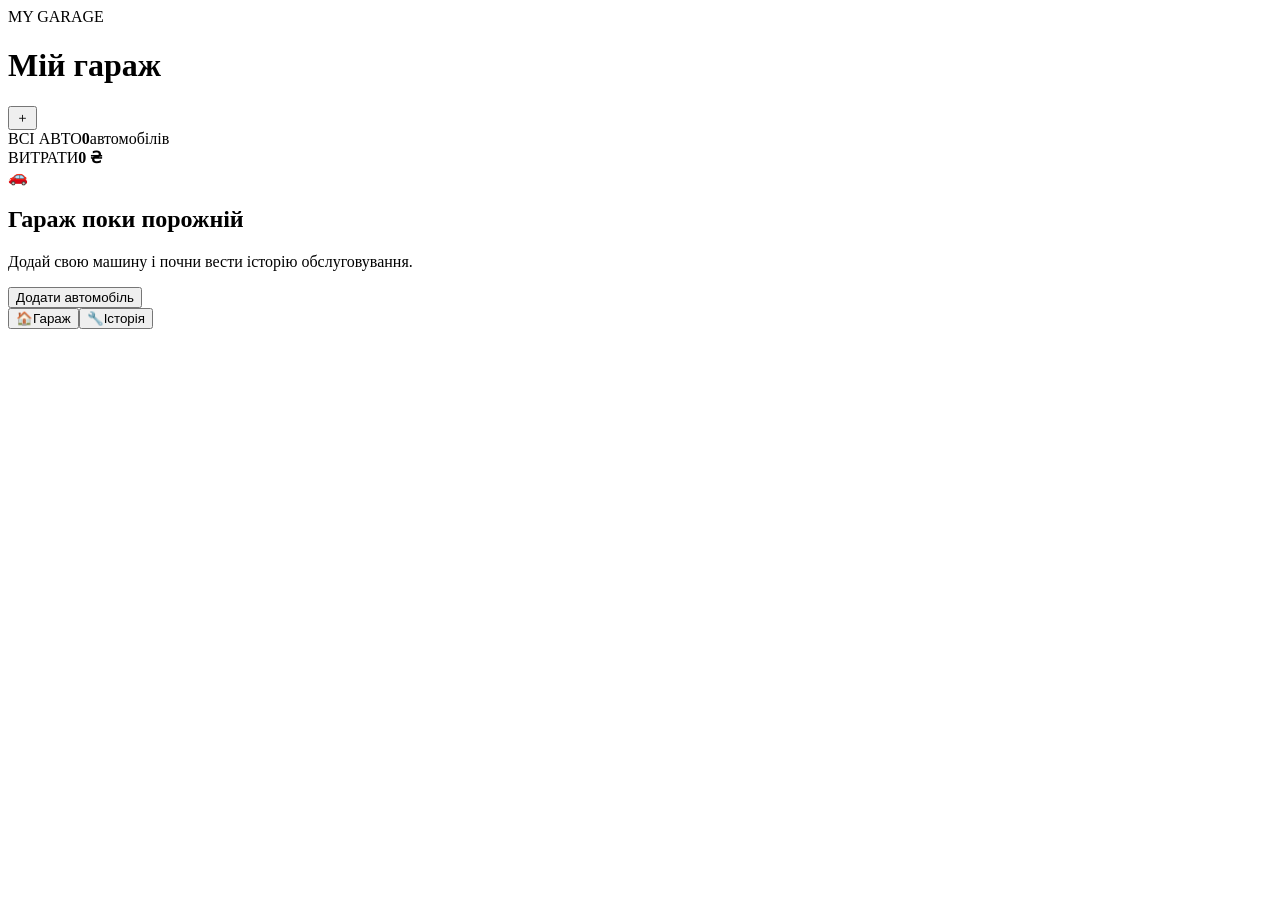
==== my-garage.html @ 9f5fb7c9 "Add My Garage automotive maintenance app" ====
<!doctype html>
<html lang="uk">
<head>
<meta charset="utf-8">
<meta name="viewport" content="width=device-width,initial-scale=1,viewport-fit=cover">
<meta name="theme-color" content="#090a0d">
<title>My Garage</title>
<link rel="stylesheet" href="garage.css">
</head>
<body>
<div class="app">
<header class="topbar">
  <div><div class="eyebrow">MY GARAGE</div><h1>Мій гараж</h1></div>
  <button id="addCar" class="icon-btn">＋</button>
</header>
<main>
  <section class="hero">
    <div><span class="eyebrow">ВСІ АВТО</span><strong id="carCount">0</strong><span>автомобілів</span></div>
    <div class="hero-stat"><span>ВИТРАТИ</span><strong id="totalCost">0 ₴</strong></div>
  </section>
  <div id="cars" class="cars"></div>
  <section id="empty" class="empty hidden"><div class="empty-icon">🚗</div><h2>Гараж поки порожній</h2><p>Додай свою машину і почни вести історію обслуговування.</p><button class="primary" id="addCarEmpty">Додати автомобіль</button></section>
</main>
<nav class="bottom"><button class="nav active">🏠<span>Гараж</span></button><button class="nav" id="historyNav">🔧<span>Історія</span></button></nav>
</div>

<dialog id="carDialog"><form method="dialog" id="carForm" class="dialog">
  <button type="button" class="close" id="closeCar">×</button>
  <div class="eyebrow">НОВИЙ АВТОМОБІЛЬ</div><h2>Додати машину</h2>
  <label>Назва<input name="name" placeholder="Peugeot 206" required></label>
  <div class="grid2"><label>Рік<input name="year" type="number" placeholder="2006"></label><label>Пробіг, км<input name="mileage" type="number" placeholder="187450"></label></div>
  <div class="grid2"><label>Двигун<input name="engine" placeholder="1.4 бензин"></label><label>Коробка<input name="gearbox" placeholder="АКПП"></label></div>
  <label>Власник<input name="owner" placeholder="Я / Папа"></label>
  <button class="primary" value="save">Сохранить</button>
</form></dialog>

<dialog id="carViewDialog"><div class="dialog"><button type="button" class="close" id="closeView">×</button><div id="carView"></div></div></dialog>
<script src="garage.js"></script>
</body>
</html>
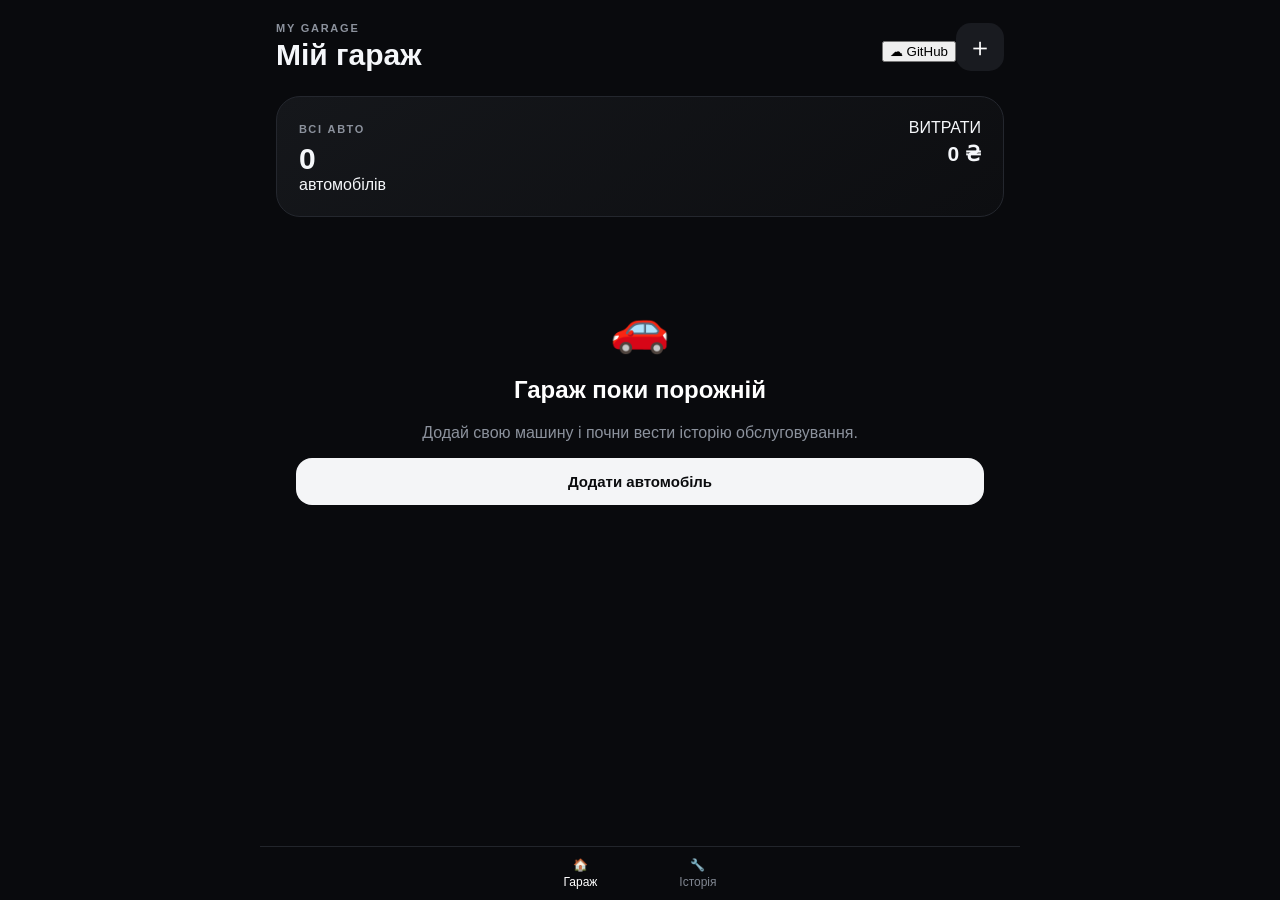
==== commit 0d6d0175: "Add GitHub cloud sync controls to My Garage" ====
--- a/my-garage.html
+++ b/my-garage.html
@@ -11,7 +11,7 @@
 <div class="app">
 <header class="topbar">
   <div><div class="eyebrow">MY GARAGE</div><h1>Мій гараж</h1></div>
-  <button id="addCar" class="icon-btn">＋</button>
+  <div class="top-actions"><button id="syncGithub" class="sync-btn">☁︎ GitHub</button><button id="addCar" class="icon-btn">＋</button></div>
 </header>
 <main>
   <section class="hero">
@@ -35,6 +35,16 @@
 </form></dialog>
 
 <dialog id="carViewDialog"><div class="dialog"><button type="button" class="close" id="closeView">×</button><div id="carView"></div></div></dialog>
+<dialog id="syncDialog"><form method="dialog" id="syncForm" class="dialog">
+  <button type="button" class="close" id="closeSync">×</button>
+  <div class="eyebrow">CLOUD SYNC</div><h2>GitHub-синхронізація</h2>
+  <p class="muted">Дані зберігаються у файлі в GitHub у зашифрованому вигляді. Токен не записується у файл.</p>
+  <label>GitHub token<input id="ghToken" type="password" autocomplete="off" placeholder="ghp_… або github_pat_…" required></label>
+  <label>Пароль шифрування<input id="ghPassword" type="password" autocomplete="off" placeholder="Твій пароль" required></label>
+  <div class="sync-actions"><button type="button" class="secondary" id="downloadGithub">↓ Завантажити з GitHub</button><button type="button" class="primary" id="uploadGithub">↑ Зберегти в GitHub</button></div>
+  <div id="syncStatus" class="sync-status"></div>
+</form></dialog>
 <script src="garage.js"></script>
+<script src="garage-cloud.js"></script>
 </body>
 </html>
--- a/garage.css
+++ b/garage.css
@@ -0,0 +1 @@
+*{box-sizing:border-box}body{margin:0;background:#090a0d;color:#f5f7fa;font-family:-apple-system,BlinkMacSystemFont,"Segoe UI",sans-serif}.app{max-width:760px;margin:auto;min-height:100vh;padding:22px 16px 100px}.topbar{display:flex;justify-content:space-between;align-items:center}.eyebrow{font-size:11px;letter-spacing:.16em;color:#8c929d;font-weight:800}h1{font-size:30px;margin:4px 0 0}.icon-btn,.close{border:0;background:#191b20;color:#fff;border-radius:15px;font-size:26px;width:48px;height:48px}.hero{margin:24px 0 18px;padding:22px;border:1px solid #24272e;border-radius:24px;background:linear-gradient(145deg,#15171b,#0d0e11);display:flex;justify-content:space-between}.hero strong{display:block;font-size:30px;margin-top:5px}.hero-stat{text-align:right}.hero-stat strong{font-size:21px}.cars{display:grid;gap:14px}.car{padding:20px;border:1px solid #24272e;border-radius:24px;background:#111216;cursor:pointer}.car-head{display:flex;justify-content:space-between;gap:15px}.car h2{margin:5px 0;font-size:21px}.badge{font-size:11px;background:#20232a;padding:7px 10px;border-radius:99px;height:max-content}.mileage{font-size:34px;font-weight:800;margin:22px 0 2px}.muted{color:#858b96}.stats{display:flex;gap:20px;border-top:1px solid #24272e;padding-top:14px;margin-top:15px;font-size:13px}.empty{text-align:center;padding:65px 20px;color:#8c929d}.empty h2{color:#fff}.empty-icon{font-size:48px}.hidden{display:none}.primary{border:0;border-radius:16px;background:#f4f5f7;color:#0b0c0e;padding:15px 18px;font-weight:800;font-size:15px;width:100%}dialog{border:0;padding:0;background:transparent;color:#fff;max-width:520px;width:calc(100% - 28px)}dialog::backdrop{background:rgba(0,0,0,.72);backdrop-filter:blur(5px)}.dialog{background:#121419;border:1px solid #292c34;border-radius:26px;padding:24px;position:relative}.dialog h2{font-size:25px;margin:7px 0 22px}.dialog label{display:block;color:#9ba1ab;font-size:13px;margin:13px 0}.dialog input{display:block;width:100%;margin-top:7px;border:1px solid #2b2e36;background:#0b0c0f;color:#fff;border-radius:13px;padding:14px;font-size:16px;outline:none}.grid2{display:grid;grid-template-columns:1fr 1fr;gap:12px}.close{position:absolute;right:14px;top:14px;font-size:22px}.history{display:grid;gap:10px;margin-top:18px}.work{border:1px solid #282b32;border-radius:17px;padding:15px;background:#0d0f12}.work b{display:block;margin-bottom:5px}.bottom{position:fixed;bottom:0;left:0;right:0;margin:auto;max-width:760px;background:rgba(10,11,14,.94);border-top:1px solid #22252b;display:flex;justify-content:center;gap:70px;padding:10px 20px calc(10px + env(safe-area-inset-bottom));backdrop-filter:blur(12px)}.nav{border:0;background:none;color:#7f8590;font-size:12px;display:grid;gap:3px;text-align:center}.nav.active{color:#fff}@media(max-width:480px){.hero{padding:18px}.grid2{grid-template-columns:1fr}.mileage{font-size:30px}}
